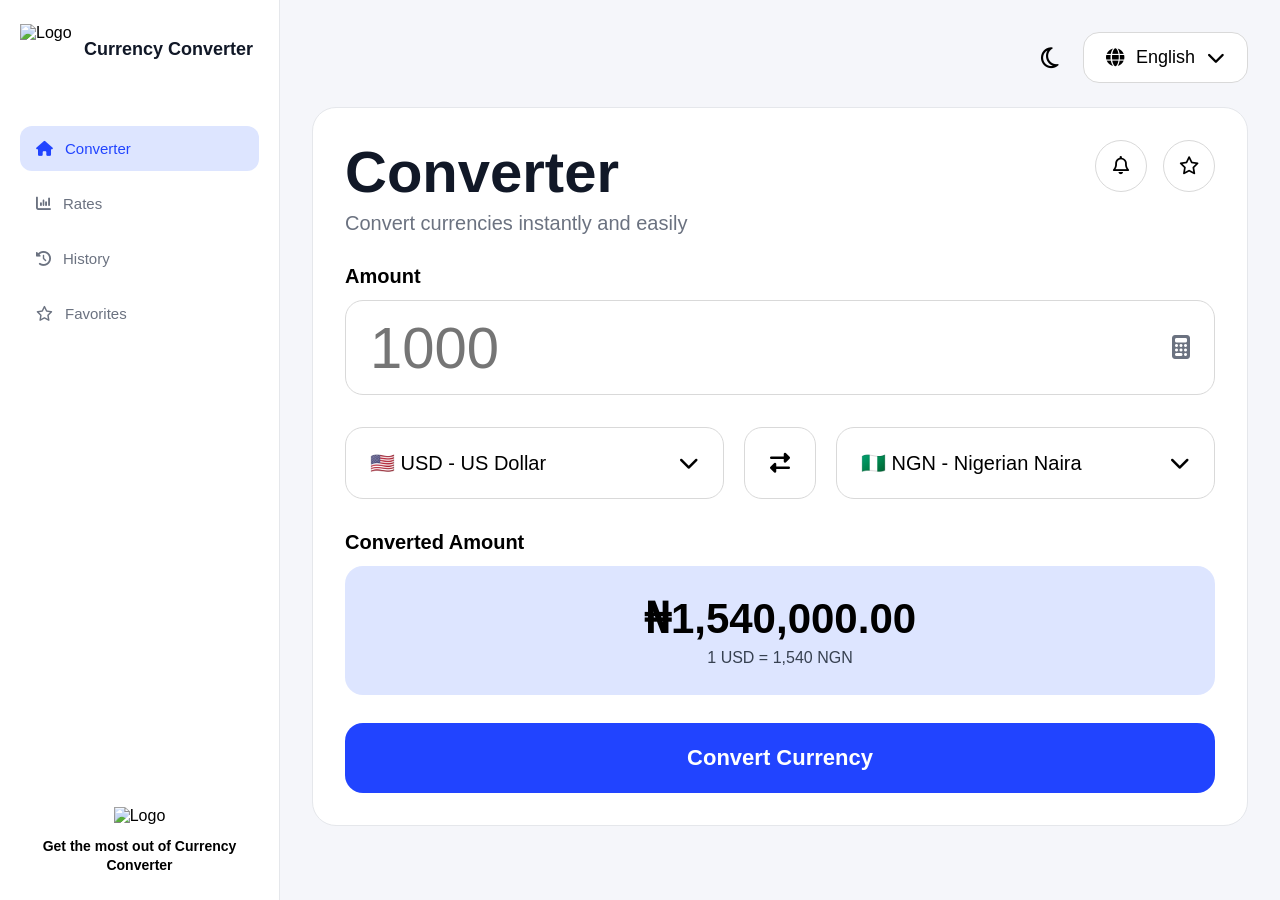
==== index.html @ a7035b57 "remove notification bell and calculator icon" ====
<!DOCTYPE html>
<html lang="en">
<head>
  <meta charset="UTF-8">
  <meta name="viewport" content="width=device-width, initial-scale=1.0">

  <title>Currency Converter</title>

  <link rel="stylesheet" href="style.css">

  <link rel="stylesheet"
  href="https://cdnjs.cloudflare.com/ajax/libs/font-awesome/6.5.1/css/all.min.css">
</head>

<body>

<div class="container">

  <!-- SIDEBAR -->

  <aside class="sidebar">

    <div>

      <div class="logo">

        <img src="https://res.cloudinary.com/dxrofw0et/image/upload/q_auto/f_auto/v1780941466/Frame_2147227519_czytlg.svg" alt="Logo">

        <div>
          <h3>Currency Converter</h3>
        </div>

      </div>

      <nav>

        <a href="#" class="active">
          <i class="fa-solid fa-house"></i>
          Converter
        </a>

        <a href="#">
          <i class="fa-solid fa-chart-column"></i>
          Rates
        </a>

        <a href="#">
          <i class="fa-solid fa-clock-rotate-left"></i>
          History
        </a>

        <a href="#">
          <i class="fa-regular fa-star"></i>
          Favorites
        </a>

      </nav>

    </div>

    <div class="sidebar-footer">

      <img src="https://res.cloudinary.com/dxrofw0et/image/upload/q_auto/f_auto/v1780941466/Frame_2147227519_czytlg.svg" alt="Logo">

      <p>
        Get the most out of Currency Converter
      </p>

    </div>

  </aside>

  <!-- MAIN CONTENT -->

  <main class="main-content">

    <div class="topbar">

      <i class="fa-regular fa-moon moon"></i>

      <div class="language">

        <i class="fa-solid fa-globe"></i>

        English

        <i class="fa-solid fa-chevron-down"></i>

      </div>

    </div>

    <!-- CARD -->

    <div class="converter-card">

      <div class="card-header">

        <div>

          <h1>Converter</h1>

          <p>
            Convert currencies instantly and easily
          </p>

        </div>

        <div class="icons">

          <i class="fa-regular fa-bell"></i>

          <i class="fa-regular fa-star"></i>

        </div>

      </div>

      <!-- Amount -->

      <label>Amount</label>

      <div class="amount-box">

        <input
        type="number"
        placeholder="1000">

        <i class="fa-solid fa-calculator"></i>

      </div>

      <!-- Currency Row -->
       

      <div class="currency-row">

        <div class="currency-box">

          <span>🇺🇸 USD - US Dollar</span>

          <i class="fa-solid fa-chevron-down"></i>

        </div>

        <button class="swap-btn">

          <i class="fa-solid fa-right-left"></i>

        </button>

        <div class="currency-box">

          <span>🇳🇬 NGN - Nigerian Naira</span>

          <i class="fa-solid fa-chevron-down"></i>

        </div>

      </div>

      

      <!-- Result -->

      <label>Converted Amount</label>

      <div class="result-box">

        <h2>₦1,540,000.00</h2>

        <p>1 USD = 1,540 NGN</p>

      </div>

      <button class="convert-btn">

        Convert Currency

      </button>

    </div>

  </main>

</div>

</body>
</html>
---- style.css ----
*{
    margin:0;
    padding:0;
    box-sizing:border-box;
}

body{
    font-family:'Poppins', sans-serif;
    background:#F5F6FA;
    min-height:100vh;
}

/* ==========================
   LAYOUT
========================== */

.container{
    display:flex;
    min-height:100vh;
}

/* ==========================
   SIDEBAR
========================== */

.sidebar{
    width:280px;
    background:#FFFFFF;
    border-right:1px solid #E5E7EB;

    display:flex;
    flex-direction:column;
    justify-content:space-between;

    padding:24px 20px;
}

.logo{
    display:flex;
    align-items:center;
    gap:12px;
    margin-bottom:50px;
}

.logo img{
    width:52px;
    height:52px;
    object-fit:contain;
}

.logo h3{
    font-size:18px;
    font-weight:600;
    line-height:1.2;
    color:#111827;
}

nav{
    display:flex;
    flex-direction:column;
    gap:10px;
}

nav a{
    text-decoration:none;
    color:#6B7280;

    display:flex;
    align-items:center;
    gap:12px;

    padding:14px 16px;
    border-radius:12px;

    font-size:15px;
    font-weight:500;

    transition:0.3s;
}

nav a:hover{
    background:#EEF2FF;
    color:#2144FF;
}

nav a.active{
    background:#DDE5FF;
    color:#2144FF;
}

.sidebar-footer{
    text-align:center;
}

.sidebar-footer img{
    width:60px;
    margin-bottom:12px;
}

.sidebar-footer p{
    font-size:14px;
    font-weight:600;
    line-height:1.4;
}

/* ==========================
   MAIN CONTENT
========================== */

.main-content{
    flex:1;
    padding:32px;
}

/* ==========================
   TOPBAR
========================== */

.topbar{
    display:flex;
    justify-content:flex-end;
    align-items:center;
    gap:24px;
    margin-bottom:24px;
}

.moon{
    font-size:24px;
    cursor:pointer;
}

.language{
    display:flex;
    align-items:center;
    gap:12px;

    padding:14px 22px;

    border:1px solid #D9D9D9;
    border-radius:16px;

    background:#fff;

    font-size:18px;
}

/* ==========================
   CONVERTER CARD
========================== */

.converter-card{
    background:#fff;
    border:1px solid #E5E7EB;
    border-radius:24px;

    padding:32px;

    width:100%;
}

.card-header{
    display:flex;
    justify-content:space-between;
    align-items:flex-start;

    margin-bottom:30px;
}

.card-header h1{
    font-size:58px;
    font-weight:700;
    color:#111827;
    line-height:1.1;
}

.card-header p{
    margin-top:8px;
    color:#6B7280;
    font-size:20px;
}

.icons{
    display:flex;
    gap:16px;
}

.icons i{
    width:52px;
    height:52px;

    display:flex;
    justify-content:center;
    align-items:center;

    border:1px solid #D9D9D9;
    border-radius:50%;

    font-size:18px;
    cursor:pointer;
}

/* ==========================
   LABELS
========================== */

label{
    display:block;
    font-size:20px;
    font-weight:600;
    margin-bottom:12px;
}

/* ==========================
   AMOUNT INPUT
========================== */

.amount-box{
    height:95px;

    border:1px solid #D9D9D9;
    border-radius:18px;

    display:flex;
    justify-content:space-between;
    align-items:center;

    padding:0 24px;
    margin-bottom:32px;
}

.amount-box input{
    border:none;
    outline:none;

    font-size:58px;
    font-weight:500;

    width:100%;
    background:none;
}

.amount-box i{
    font-size:24px;
    color:#6B7280;
}

/* ==========================
   CURRENCY ROW
========================== */

.currency-row{
    display:flex;
    align-items:center;
    gap:20px;
    margin-bottom:32px;
}

.currency-box{
    flex:1;

    height:72px;

    border:1px solid #D9D9D9;
    border-radius:18px;

    display:flex;
    justify-content:space-between;
    align-items:center;

    padding:0 24px;

    font-size:20px;
}

.swap-btn{
    width:72px;
    height:72px;

    border:1px solid #D9D9D9;
    border-radius:18px;

    background:#fff;

    display:flex;
    justify-content:center;
    align-items:center;

    cursor:pointer;
}

.swap-btn i{
    font-size:20px;
}

/* ==========================
   RESULT
========================== */

.result-box{
    background:#DDE5FF;

    border-radius:18px;

    padding:28px;
    text-align:center;

    margin-bottom:28px;
}

.result-box h2{
    font-size:42px;
    font-weight:700;
}

.result-box p{
    margin-top:6px;
    color:#374151;
}

/* ==========================
   BUTTON
========================== */

.convert-btn{
    width:100%;
    height:70px;

    border:none;
    border-radius:18px;

    background:#2144FF;
    color:#fff;

    font-size:22px;
    font-weight:600;

    cursor:pointer;

    transition:0.3s;
}

.convert-btn:hover{
    background:#1636d8;
}

/* ==========================
   MOBILE
========================== */

@media(max-width:768px){

    .container{
        flex-direction:column;
    }

    .sidebar{
        width:100%;
        border-right:none;
        border-bottom:1px solid #E5E7EB;
    }

    .main-content{
        padding:20px;
    }

    .topbar{
        justify-content:center;
    }

    .card-header{
        flex-direction:column;
        gap:20px;
    }

    .card-header h1{
        font-size:40px;
    }

    .card-header p{
        font-size:16px;
    }

    .currency-row{
        flex-direction:column;
    }

    .currency-box{
        width:100%;
    }

    .swap-btn{
        width:100%;
        height:60px;
    }

    .amount-box input{
        font-size:40px;
    }

    .result-box h2{
        font-size:28px;
    }

    .convert-btn{
        font-size:18px;
    }
}
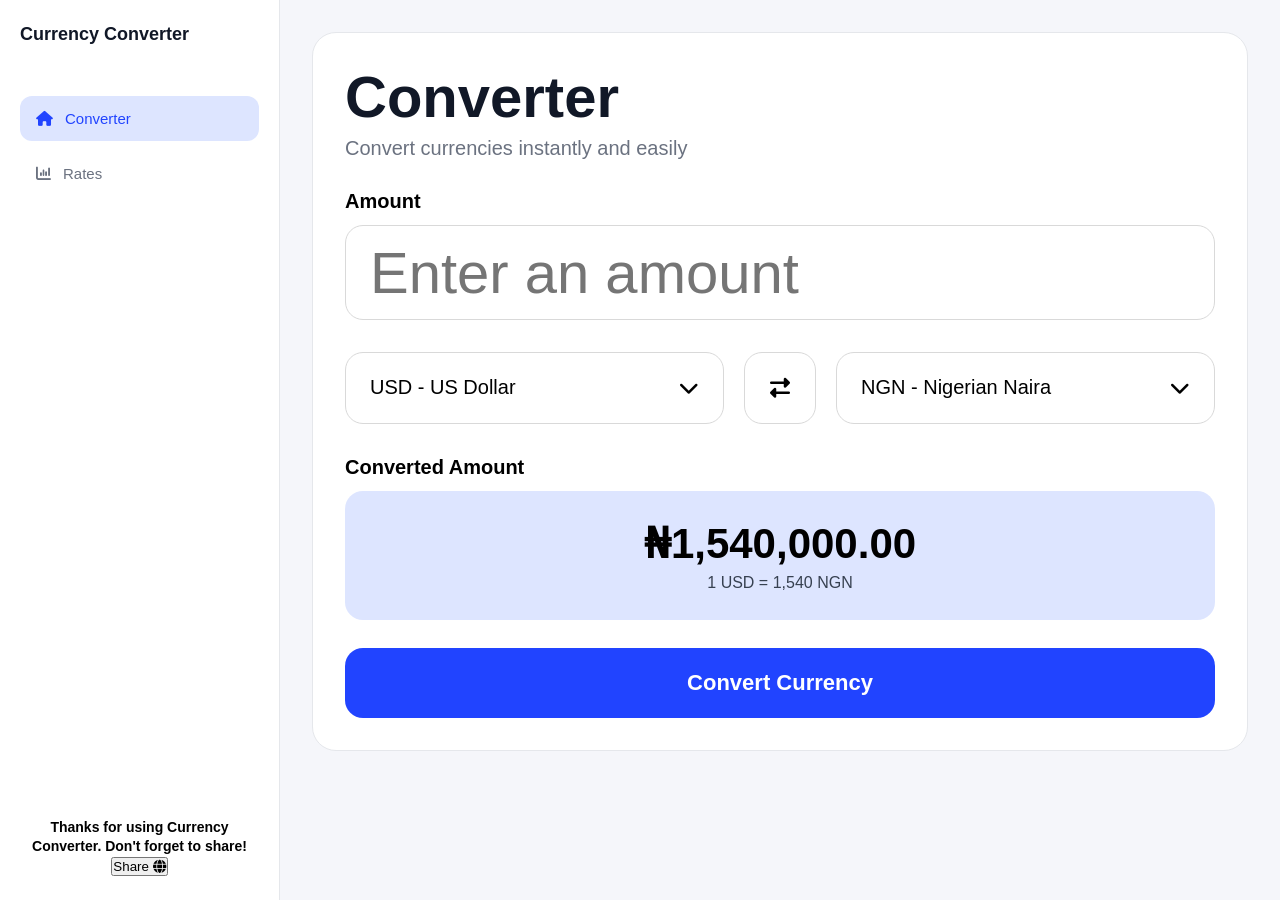
==== commit 053e4616: "remove history, favourites, translation, notification, calculator, and country flag emoji features, " ====
--- a/index.html
+++ b/index.html
@@ -24,8 +24,6 @@
 
       <div class="logo">
 
-        <img src="https://res.cloudinary.com/dxrofw0et/image/upload/q_auto/f_auto/v1780941466/Frame_2147227519_czytlg.svg" alt="Logo">
-
         <div>
           <h3>Currency Converter</h3>
         </div>
@@ -44,27 +42,21 @@
           Rates
         </a>
 
-        <a href="#">
-          <i class="fa-solid fa-clock-rotate-left"></i>
-          History
-        </a>
-
-        <a href="#">
-          <i class="fa-regular fa-star"></i>
-          Favorites
-        </a>
-
       </nav>
 
     </div>
 
     <div class="sidebar-footer">
 
-      <img src="https://res.cloudinary.com/dxrofw0et/image/upload/q_auto/f_auto/v1780941466/Frame_2147227519_czytlg.svg" alt="Logo">
+      <p>
+        Thanks for using Currency Converter. Don't forget to share!
+      </p>
 
-      <p>
-        Get the most out of Currency Converter
-      </p>
+      <button class="share-box">
+        <span>Share</span>
+        <i class="fa-solid fa-globe"></i>
+      </button> 
+      <!-- Changes to 'Link Copied!' when clicked and copies our link to the user's clipboard. -->
 
     </div>
 
@@ -73,22 +65,6 @@
   <!-- MAIN CONTENT -->
 
   <main class="main-content">
-
-    <div class="topbar">
-
-      <i class="fa-regular fa-moon moon"></i>
-
-      <div class="language">
-
-        <i class="fa-solid fa-globe"></i>
-
-        English
-
-        <i class="fa-solid fa-chevron-down"></i>
-
-      </div>
-
-    </div>
 
     <!-- CARD -->
 
@@ -106,14 +82,6 @@
 
         </div>
 
-        <div class="icons">
-
-          <i class="fa-regular fa-bell"></i>
-
-          <i class="fa-regular fa-star"></i>
-
-        </div>
-
       </div>
 
       <!-- Amount -->
@@ -123,10 +91,9 @@
       <div class="amount-box">
 
         <input
-        type="number"
-        placeholder="1000">
-
-        <i class="fa-solid fa-calculator"></i>
+        type="text"
+        inputmode="decimal"
+        placeholder="Enter an amount">
 
       </div>
 
@@ -137,7 +104,7 @@
 
         <div class="currency-box">
 
-          <span>🇺🇸 USD - US Dollar</span>
+          <span>USD - US Dollar</span>
 
           <i class="fa-solid fa-chevron-down"></i>
 
@@ -151,7 +118,7 @@
 
         <div class="currency-box">
 
-          <span>🇳🇬 NGN - Nigerian Naira</span>
+          <span>NGN - Nigerian Naira</span>
 
           <i class="fa-solid fa-chevron-down"></i>
 
@@ -186,4 +153,7 @@
 </div>
 
 </body>
-</html>+</html>
+
+<!-- saving for possible use later: <i class="fa-solid fa-chevron-down"></i> -->
+<!-- make fontawesome icons accessible and use span element instead of i element -->
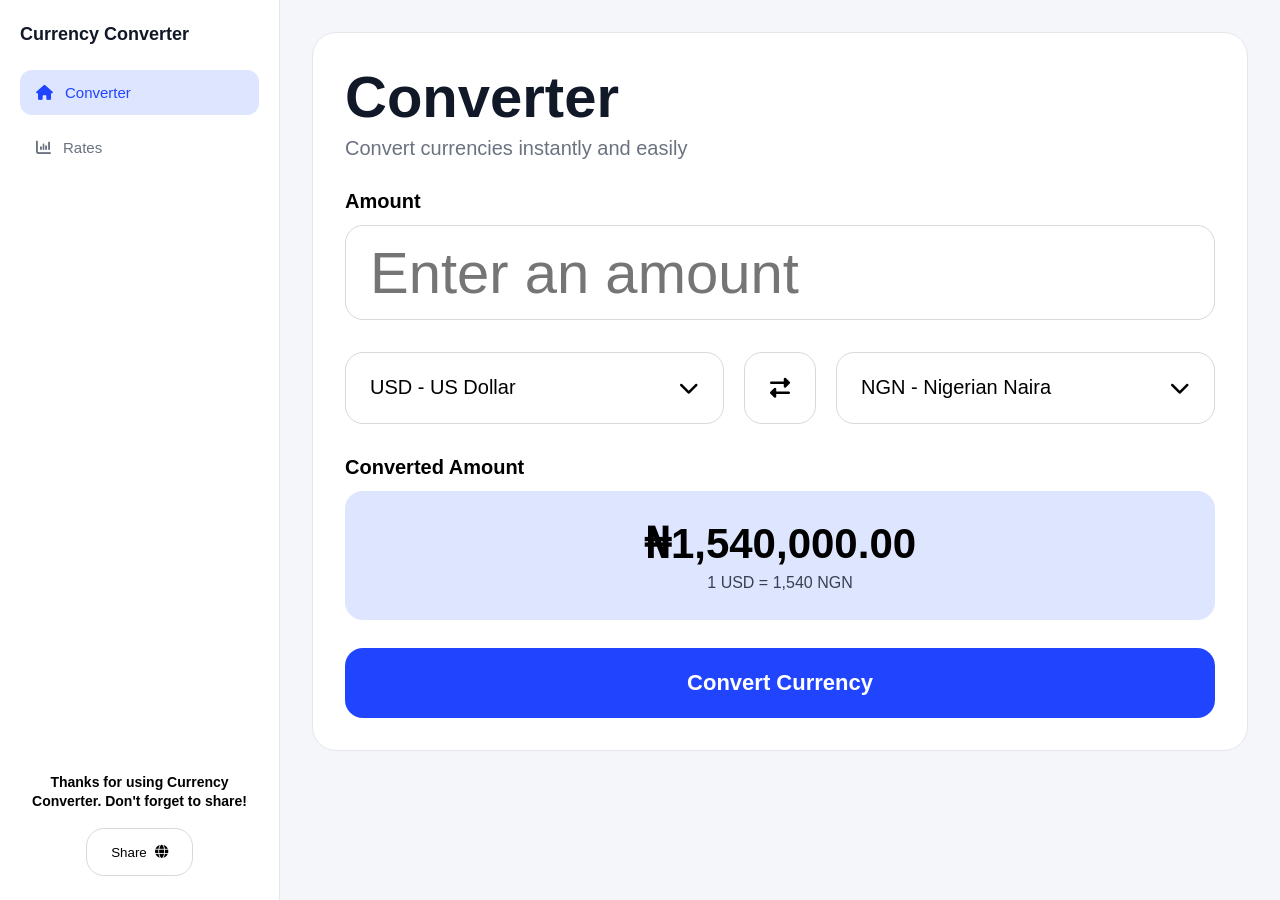
==== commit 665e2067: "update navlinks" ====
--- a/index.html
+++ b/index.html
@@ -32,12 +32,12 @@
 
       <nav>
 
-        <a href="#" class="active">
+        <a href="index.html" class="active">
           <i class="fa-solid fa-house"></i>
           Converter
         </a>
 
-        <a href="#">
+        <a href="rates.html">
           <i class="fa-solid fa-chart-column"></i>
           Rates
         </a>
--- a/style.css
+++ b/style.css
@@ -39,13 +39,7 @@
     display:flex;
     align-items:center;
     gap:12px;
-    margin-bottom:50px;
-}
-
-.logo img{
-    width:52px;
-    height:52px;
-    object-fit:contain;
+    margin-bottom: 24px;
 }
 
 .logo h3{
@@ -92,11 +86,6 @@
     text-align:center;
 }
 
-.sidebar-footer img{
-    width:60px;
-    margin-bottom:12px;
-}
-
 .sidebar-footer p{
     font-size:14px;
     font-weight:600;
@@ -110,38 +99,6 @@
 .main-content{
     flex:1;
     padding:32px;
-}
-
-/* ==========================
-   TOPBAR
-========================== */
-
-.topbar{
-    display:flex;
-    justify-content:flex-end;
-    align-items:center;
-    gap:24px;
-    margin-bottom:24px;
-}
-
-.moon{
-    font-size:24px;
-    cursor:pointer;
-}
-
-.language{
-    display:flex;
-    align-items:center;
-    gap:12px;
-
-    padding:14px 22px;
-
-    border:1px solid #D9D9D9;
-    border-radius:16px;
-
-    background:#fff;
-
-    font-size:18px;
 }
 
 /* ==========================
@@ -179,26 +136,6 @@
     font-size:20px;
 }
 
-.icons{
-    display:flex;
-    gap:16px;
-}
-
-.icons i{
-    width:52px;
-    height:52px;
-
-    display:flex;
-    justify-content:center;
-    align-items:center;
-
-    border:1px solid #D9D9D9;
-    border-radius:50%;
-
-    font-size:18px;
-    cursor:pointer;
-}
-
 /* ==========================
    LABELS
 ========================== */
@@ -239,11 +176,6 @@
     background:none;
 }
 
-.amount-box i{
-    font-size:24px;
-    color:#6B7280;
-}
-
 /* ==========================
    CURRENCY ROW
 ========================== */
@@ -341,6 +273,27 @@
 
 .convert-btn:hover{
     background:#1636d8;
+}
+
+/* ==========================
+   BUTTON
+========================== */
+
+.share-box {
+    height: 48px;
+    margin: auto;
+    margin-top: 16px;
+
+    background: transparent;
+
+    border:1px solid #D9D9D9;
+    border-radius:18px;
+
+    display:flex;
+    gap: 8px;
+    align-items:center;
+
+    padding:0 24px;
 }
 
 /* ==========================
@@ -359,12 +312,12 @@
         border-bottom:1px solid #E5E7EB;
     }
 
+    .logo {
+        margin-bottom: 16px;
+    }
+
     .main-content{
         padding:20px;
-    }
-
-    .topbar{
-        justify-content:center;
     }
 
     .card-header{
@@ -385,6 +338,8 @@
     }
 
     .currency-box{
+        flex: initial; /* changes flex-basis back to auto rather than 0 that was enforced by 'flex:1;' */
+        
         width:100%;
     }
 
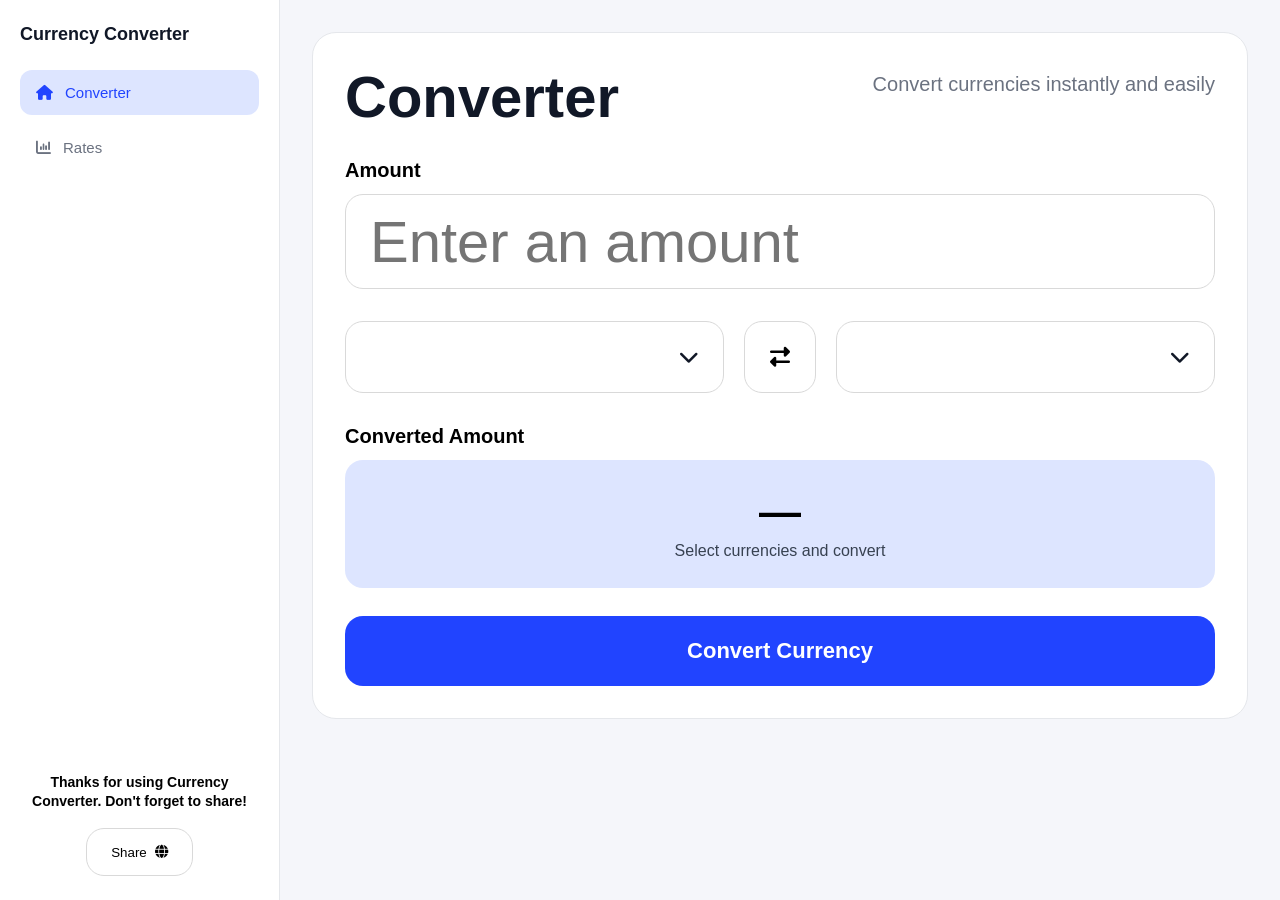
==== commit a39e6215: "add converter functionality" ====
--- a/index.html
+++ b/index.html
@@ -1,15 +1,14 @@
 <!DOCTYPE html>
 <html lang="en">
 <head>
-  <meta charset="UTF-8">
-  <meta name="viewport" content="width=device-width, initial-scale=1.0">
-
+  <meta charset="UTF-8" />
+  <meta name="viewport" content="width=device-width, initial-scale=1.0"/>
   <title>Currency Converter</title>
 
-  <link rel="stylesheet" href="style.css">
+  <link rel="stylesheet" href="style.css"/>
 
   <link rel="stylesheet"
-  href="https://cdnjs.cloudflare.com/ajax/libs/font-awesome/6.5.1/css/all.min.css">
+        href="https://cdnjs.cloudflare.com/ajax/libs/font-awesome/6.5.1/css/all.min.css"/>
 </head>
 
 <body>
@@ -17,21 +16,14 @@
 <div class="container">
 
   <!-- SIDEBAR -->
-
   <aside class="sidebar">
 
     <div>
-
       <div class="logo">
-
-        <div>
-          <h3>Currency Converter</h3>
-        </div>
-
+        <h3>Currency Converter</h3>
       </div>
 
       <nav>
-
         <a href="index.html" class="active">
           <i class="fa-solid fa-house"></i>
           Converter
@@ -41,110 +33,86 @@
           <i class="fa-solid fa-chart-column"></i>
           Rates
         </a>
-
       </nav>
-
     </div>
 
     <div class="sidebar-footer">
-
-      <p>
-        Thanks for using Currency Converter. Don't forget to share!
-      </p>
-
-      <button class="share-box">
+      <p>Thanks for using Currency Converter. Don't forget to share!</p>
+
+      <button class="share-box" id="share-btn">
         <span>Share</span>
         <i class="fa-solid fa-globe"></i>
-      </button> 
-      <!-- Changes to 'Link Copied!' when clicked and copies our link to the user's clipboard. -->
-
+      </button>
     </div>
 
   </aside>
 
-  <!-- MAIN CONTENT -->
-
+  <!-- MAIN -->
   <main class="main-content">
 
-    <!-- CARD -->
-
     <div class="converter-card">
 
       <div class="card-header">
-
-        <div>
-
-          <h1>Converter</h1>
-
-          <p>
-            Convert currencies instantly and easily
-          </p>
+        <h1>Converter</h1>
+        <p>Convert currencies instantly and easily</p>
+      </div>
+
+      <label>Amount</label>
+
+      <div class="amount-box">
+        <input type="number" min="0" step="any" placeholder="Enter an amount"/>
+      </div>
+
+      <div class="currency-row">
+
+        <!-- FROM -->
+        <div class="currency-selector" data-type="from">
+
+          <button type="button" class="currency-box">
+            <span class="selected-currency"></span>
+            <span class="fa-solid fa-chevron-down"></span>
+          </button>
+
+          <div class="currency-dropdown">
+            <div class="currency-search">
+              <input type="search" placeholder="Search currency..."/>
+            </div>
+            <ul class="currency-list"></ul>
+          </div>
 
         </div>
 
-      </div>
-
-      <!-- Amount -->
-
-      <label>Amount</label>
-
-      <div class="amount-box">
-
-        <input
-        type="text"
-        inputmode="decimal"
-        placeholder="Enter an amount">
-
-      </div>
-
-      <!-- Currency Row -->
-       
-
-      <div class="currency-row">
-
-        <div class="currency-box">
-
-          <span>USD - US Dollar</span>
-
-          <i class="fa-solid fa-chevron-down"></i>
+        <button class="swap-btn">
+          <i class="fa-solid fa-right-left"></i>
+        </button>
+
+        <!-- TO -->
+        <div class="currency-selector" data-type="to">
+
+          <button type="button" class="currency-box">
+            <span class="selected-currency"></span>
+            <span class="fa-solid fa-chevron-down"></span>
+          </button>
+
+          <div class="currency-dropdown">
+            <div class="currency-search">
+              <input type="search" placeholder="Search currency..."/>
+            </div>
+            <ul class="currency-list"></ul>
+          </div>
 
         </div>
 
-        <button class="swap-btn">
-
-          <i class="fa-solid fa-right-left"></i>
-
-        </button>
-
-        <div class="currency-box">
-
-          <span>NGN - Nigerian Naira</span>
-
-          <i class="fa-solid fa-chevron-down"></i>
-
-        </div>
-
-      </div>
-
-      
-
-      <!-- Result -->
+      </div>
 
       <label>Converted Amount</label>
 
       <div class="result-box">
-
-        <h2>₦1,540,000.00</h2>
-
-        <p>1 USD = 1,540 NGN</p>
-
-      </div>
-
-      <button class="convert-btn">
-
-        Convert Currency
-
-      </button>
+        <h2>—</h2>
+        <p>Select currencies and convert</p>
+      </div>
+
+      <button class="convert-btn">Convert Currency</button>
 
     </div>
 
@@ -152,8 +120,216 @@
 
 </div>
 
+<script>
+let currencies = [];
+let fromCurrency = "USD";
+let toCurrency = "NGN";
+let isConverting = false;
+let isLoaded = false;
+
+/* -------------------------
+   INIT
+------------------------- */
+async function init() {
+  const res = await fetch("https://api.frankfurter.dev/v2/currencies");
+  const data = await res.json();
+  console.log(data);
+
+  currencies = data.map(currency => ({
+    iso_code: currency.iso_code,
+    name: currency.name
+  }));
+
+  isLoaded = true;
+
+  renderAllDropdowns();
+  syncCurrencyUI();
+}
+
+init();
+
+/* -------------------------
+   RENDER DROPDOWNS
+------------------------- */
+function renderAllDropdowns() {
+  if (!isLoaded) return;
+
+  document.querySelectorAll(".currency-selector").forEach(selector => {
+    const list = selector.querySelector(".currency-list");
+
+    list.innerHTML = "";
+
+    currencies.forEach(currency => {
+      const li = document.createElement("li");
+      li.className = "currency-option";
+
+      li.innerHTML = `
+        <span class="currency-code">${currency.iso_code}</span>
+        <span class="currency-name">${currency.name}</span>
+      `;
+
+      li.addEventListener("click", () => {
+        const type = selector.dataset.type;
+
+        if (type === "from") {
+          fromCurrency = currency.iso_code;
+        } else {
+          toCurrency = currency.iso_code;
+        }
+
+        syncCurrencyUI();
+        closeAllDropdowns();
+      });
+
+      list.appendChild(li);
+    });
+  });
+}
+
+/* -------------------------
+   SYNC UI (GATED)
+------------------------- */
+function syncCurrencyUI() {
+  if (!isLoaded) return;
+
+  const labels = document.querySelectorAll(".selected-currency");
+
+  const from = currencies.find(c => c.iso_code === fromCurrency);
+  const to = currencies.find(c => c.iso_code === toCurrency);
+
+  if (!from || !to) return;
+
+  labels[0].textContent = `${from.iso_code} - ${from.name}`;
+  labels[1].textContent = `${to.iso_code} - ${to.name}`;
+}
+
+/* -------------------------
+   DROPDOWNS
+------------------------- */
+document.querySelectorAll(".currency-selector").forEach(selector => {
+  const trigger = selector.querySelector(".currency-box");
+  const dropdown = selector.querySelector(".currency-dropdown");
+  const input = selector.querySelector("input");
+
+  trigger.addEventListener("click", (e) => {
+    e.stopPropagation();
+    closeAllDropdowns();
+    dropdown.classList.toggle("open");
+
+    if (dropdown.classList.contains("open")) {
+      setTimeout(() => input.focus(), 0);
+    }
+  });
+
+  input.addEventListener("input", (e) => {
+    const query = e.target.value.toLowerCase();
+
+    const filtered = currencies.filter(c =>
+      c.iso_code.toLowerCase().includes(query) ||
+      c.name.toLowerCase().includes(query)
+    );
+
+    const list = selector.querySelector(".currency-list");
+    list.innerHTML = "";
+
+    filtered.forEach(currency => {
+      const li = document.createElement("li");
+
+      li.className = "currency-option";
+
+      li.innerHTML = `
+        <span class="currency-code">${currency.iso_code}</span>
+        <span class="currency-name">${currency.name}</span>
+      `;
+
+      li.addEventListener("click", () => {
+        const type = selector.dataset.type;
+
+        if (type === "from") {
+          fromCurrency = currency.iso_code;
+        } else {
+          toCurrency = currency.iso_code;
+        }
+
+        syncCurrencyUI();
+        closeAllDropdowns();
+      });
+
+      list.appendChild(li);
+    });
+  });
+});
+
+/* -------------------------
+   CLOSE DROPDOWNS
+------------------------- */
+function closeAllDropdowns() {
+  document.querySelectorAll(".currency-dropdown")
+    .forEach(d => d.classList.remove("open"));
+}
+
+document.addEventListener("click", closeAllDropdowns);
+document.addEventListener("keydown", (e) => {
+  if (e.key === "Escape") closeAllDropdowns();
+});
+
+/* -------------------------
+   SWAP
+------------------------- */
+document.querySelector(".convert-btn").addEventListener("click", convertCurrency);
+document.querySelector(".swap-btn").addEventListener("click", () => {
+  [fromCurrency, toCurrency] = [toCurrency, fromCurrency];
+  syncCurrencyUI();
+});
+async function convertCurrency() {
+  if (isConverting || !isLoaded) return;
+
+  const amount = Number(document.querySelector(".amount-box input").value);
+
+  if (!Number.isFinite(amount) || amount <= 0) {
+    document.querySelector(".result-box h2").textContent = "—";
+    document.querySelector(".result-box p").textContent = "Enter a valid amount";
+    return;
+  }
+
+  try {
+    isConverting = true;
+
+    const btn = document.querySelector(".convert-btn");
+    btn.disabled = true;
+    btn.textContent = "Converting...";
+
+    const res = await fetch(
+      `https://api.frankfurter.dev/v2/rate/${fromCurrency}/${toCurrency}`
+    );
+
+    const data = await res.json();
+
+    const rate = data.rate;
+    const converted = amount * rate;
+
+    document.querySelector(".result-box h2").textContent =
+      new Intl.NumberFormat("en-US", {
+        minimumFractionDigits: 2,
+        maximumFractionDigits: 2
+      }).format(converted);
+
+    document.querySelector(".result-box p").textContent =
+      `1 ${fromCurrency} = ${rate.toLocaleString()} ${toCurrency}`;
+
+  } catch (err) {
+    document.querySelector(".result-box h2").textContent = "—";
+    document.querySelector(".result-box p").textContent = "Error fetching rate";
+  } finally {
+    isConverting = false;
+
+    const btn = document.querySelector(".convert-btn");
+    btn.disabled = false;
+    btn.textContent = "Convert Currency";
+  }
+}
+
+</script>
+
 </body>
-</html>
-
-<!-- saving for possible use later: <i class="fa-solid fa-chevron-down"></i> -->
-<!-- make fontawesome icons accessible and use span element instead of i element -->
+</html>
--- a/style.css
+++ b/style.css
@@ -25,6 +25,7 @@
 
 .sidebar{
     width:280px;
+    height: 100vh;
     background:#FFFFFF;
     border-right:1px solid #E5E7EB;
 
@@ -90,6 +91,7 @@
     font-size:14px;
     font-weight:600;
     line-height:1.4;
+    margin-top: 16px;
 }
 
 /* ==========================
@@ -99,6 +101,8 @@
 .main-content{
     flex:1;
     padding:32px;
+    height: 100vh;
+    overflow-y: auto;
 }
 
 /* ==========================
@@ -204,6 +208,11 @@
     font-size:20px;
 }
 
+.currency-box:focus-visible{
+    outline:2px solid #2144FF;
+    outline-offset:2px;
+}
+
 .swap-btn{
     width:72px;
     height:72px;
@@ -222,6 +231,139 @@
 
 .swap-btn i{
     font-size:20px;
+}
+
+/* ==========================
+   CURRENCY SELECTOR
+========================== */
+
+.currency-selector{
+    position:relative;
+    flex:1;
+}
+
+/* ==========================
+   CURRENCY BOX
+========================== */
+
+.currency-box{
+    width:100%;
+
+    background:#fff;
+    cursor:pointer;
+
+    font-family:inherit;
+    color:#111827;
+
+    border:1px solid #D9D9D9;
+}
+
+/* ==========================
+   DROPDOWN
+========================== */
+
+.currency-dropdown{
+    position:absolute;
+
+    top:calc(100% + 8px);
+    left:0;
+    right:0;
+
+    z-index:100;
+
+    background:#fff;
+
+    border:1px solid #E5E7EB;
+    border-radius:18px;
+
+    box-shadow:0 8px 24px rgba(0,0,0,0.08);
+
+    padding:16px;
+
+    display:none;
+}
+
+.currency-dropdown.open{
+    display:block;
+}
+
+/* ==========================
+   SEARCH
+========================== */
+
+.currency-search{
+    display:flex;
+    align-items:center;
+    gap:10px;
+
+    height:50px;
+
+    border:1px solid #D9D9D9;
+    border-radius:14px;
+
+    padding:0 16px;
+
+    margin-bottom:12px;
+}
+
+.currency-search span{
+    color:#6B7280;
+    font-size:14px;
+}
+
+.currency-search input{
+    width:100%;
+
+    border:none;
+    outline:none;
+    background:none;
+
+    font-family:inherit;
+    font-size:15px;
+}
+
+/* ==========================
+   LIST
+========================== */
+
+.currency-list{
+    list-style:none;
+
+    max-height:280px;
+    overflow-y:auto;
+}
+
+/* ==========================
+   OPTION
+========================== */
+
+.currency-option{
+    display:flex;
+    flex-direction:column;
+    gap:2px;
+
+    padding:12px 10px;
+
+    border-radius:12px;
+
+    cursor:pointer;
+
+    transition:0.2s;
+}
+
+.currency-option:hover{
+    background:#F5F6FA;
+}
+
+.currency-code{
+    font-size:15px;
+    font-weight:600;
+    color:#111827;
+}
+
+.currency-name{
+    font-size:14px;
+    color:#6B7280;
 }
 
 /* ==========================
@@ -297,7 +439,7 @@
 }
 
 /* ==========================
-   MOBILE
+   MOBILE - INDEX.HTML
 ========================== */
 
 @media(max-width:768px){
@@ -308,6 +450,7 @@
 
     .sidebar{
         width:100%;
+        height: auto;
         border-right:none;
         border-bottom:1px solid #E5E7EB;
     }
@@ -339,7 +482,7 @@
 
     .currency-box{
         flex: initial; /* changes flex-basis back to auto rather than 0 that was enforced by 'flex:1;' */
-        
+
         width:100%;
     }
 
@@ -359,4 +502,280 @@
     .convert-btn{
         font-size:18px;
     }
+
+}
+
+/* ==========================
+   RATES LIST
+========================== */
+
+.rates-list{
+    list-style:none;
+    margin-bottom:24px;
+}
+
+.rate-item{
+    display:flex;
+    justify-content:space-between;
+    align-items:center;
+
+    padding:20px 24px;
+
+    border:1px solid #D9D9D9;
+    border-radius:18px;
+
+    margin-bottom:16px;
+
+    font-size:18px;
+}
+
+.rate-currency{
+    font-weight:500;
+    color:#111827;
+}
+
+.rate-value{
+    font-weight:700;
+    color:#2144FF;
+}
+
+.rates-updated{
+    text-align:center;
+    color:#6B7280;
+    font-size:14px;
+}
+
+/* ==========================
+   ADD CURRENCY DROPDOWN
+========================== */
+
+.add-currency{
+    position:relative;
+    margin-bottom:20px;
+}
+
+.add-currency-trigger{
+    width:100%;
+    height:60px;
+
+    border:1px solid #D9D9D9;
+    border-radius:18px;
+    background:#fff;
+
+    display:flex;
+    justify-content:space-between;
+    align-items:center;
+
+    padding:0 24px;
+
+    font-family:inherit;
+    font-size:18px;
+    font-weight:500;
+    color:#111827;
+
+    cursor:pointer;
+}
+
+.add-currency-trigger i{
+    color:#6B7280;
+    font-size:16px;
+}
+
+.add-currency-panel{
+    position:absolute;
+    top:calc(100% + 8px);
+    left:0;
+    right:0;
+    z-index:10;
+
+    background:#fff;
+    border:1px solid #E5E7EB;
+    border-radius:18px;
+    box-shadow:0 8px 24px rgba(0,0,0,0.08);
+
+    padding:16px;
+
+    display:none; /* toggle to flex/block via JS later */
+    flex-direction:column;
+}
+
+.add-currency-search{
+    display:flex;
+    align-items:center;
+    gap:10px;
+
+    border:1px solid #D9D9D9;
+    border-radius:14px;
+
+    padding:0 16px;
+    height:48px;
+
+    margin-bottom:12px;
+}
+
+.add-currency-search i{
+    color:#6B7280;
+    font-size:14px;
+}
+
+.add-currency-search input{
+    border:none;
+    outline:none;
+    background:none;
+
+    font-family:inherit;
+    font-size:15px;
+
+    width:100%;
+}
+
+.add-currency-list{
+    list-style:none;
+    max-height:240px;
+    overflow-y:auto;
+}
+
+.add-currency-item{
+    display:flex;
+    justify-content:space-between;
+    align-items:center;
+    gap:12px;
+
+    padding:12px 8px;
+
+    border-bottom:1px solid #F3F4F6;
+}
+
+.add-currency-item:last-child{
+    border-bottom:none;
+}
+
+.add-currency-name{
+    font-size:15px;
+    font-weight:500;
+    color:#111827;
+    flex:1;
+}
+
+.add-currency-rate{
+    font-size:15px;
+    font-weight:600;
+    color:#374151;
+}
+
+.add-currency-btn{
+    width:32px;
+    height:32px;
+
+    border:none;
+    border-radius:50%;
+    background:#DDE5FF;
+    color:#2144FF;
+
+    display:flex;
+    justify-content:center;
+    align-items:center;
+
+    font-size:13px;
+    cursor:pointer;
+
+    transition:0.2s;
+}
+
+.add-currency-btn:hover{
+    background:#2144FF;
+    color:#fff;
+}
+
+/* ==========================
+   RATES HEADER
+========================== */
+
+.rates-header{
+    display:flex;
+    justify-content:space-between;
+    align-items:center;
+
+    padding:8px 24px;
+    margin-bottom:12px;
+
+    font-size:14px;
+    font-weight:600;
+    border-radius: 12px;
+    background: #DDE5FF;
+    color:#6B7280;
+    text-transform:uppercase;
+    letter-spacing:0.03em;
+}
+
+/* ==========================
+   RATE ITEM
+========================== */
+
+.rate-item{
+    display:flex;
+    justify-content:space-between;
+    align-items:center;
+}
+
+.rate-currency{
+    flex:1;
+}
+
+.rate-value-group{
+    display:flex;
+    flex-direction:column;
+    align-items:flex-end;
+}
+
+/* ==========================
+   CHANGE INDICATOR
+========================== */
+
+.rate-change{
+    display:flex;
+    align-items:center;
+    gap:4px;
+
+    font-size:13px;
+    font-weight:600;
+    margin-top:4px;
+
+    color:#6B7280; /* default/neutral until up/down class is applied */
+}
+
+.rate-change--up{
+    color:#16A34A;
+}
+
+.rate-change--down{
+    color:#DC2626;
+}
+
+/* ==========================
+   MOBILE - RATES.HTML
+========================== */
+
+@media(max-width:768px){
+    .rate-item{
+        padding:16px 18px;
+        font-size:16px;
+    }
+
+    .add-currency-trigger{
+        height:54px;
+        font-size:16px;
+    }
+
+    .add-currency-panel{
+        position:static;
+        margin-top:8px;
+        box-shadow:none;
+    }
+
+    .rate-item{
+        padding:16px 18px;
+        font-size:16px;
+    }
+
 }
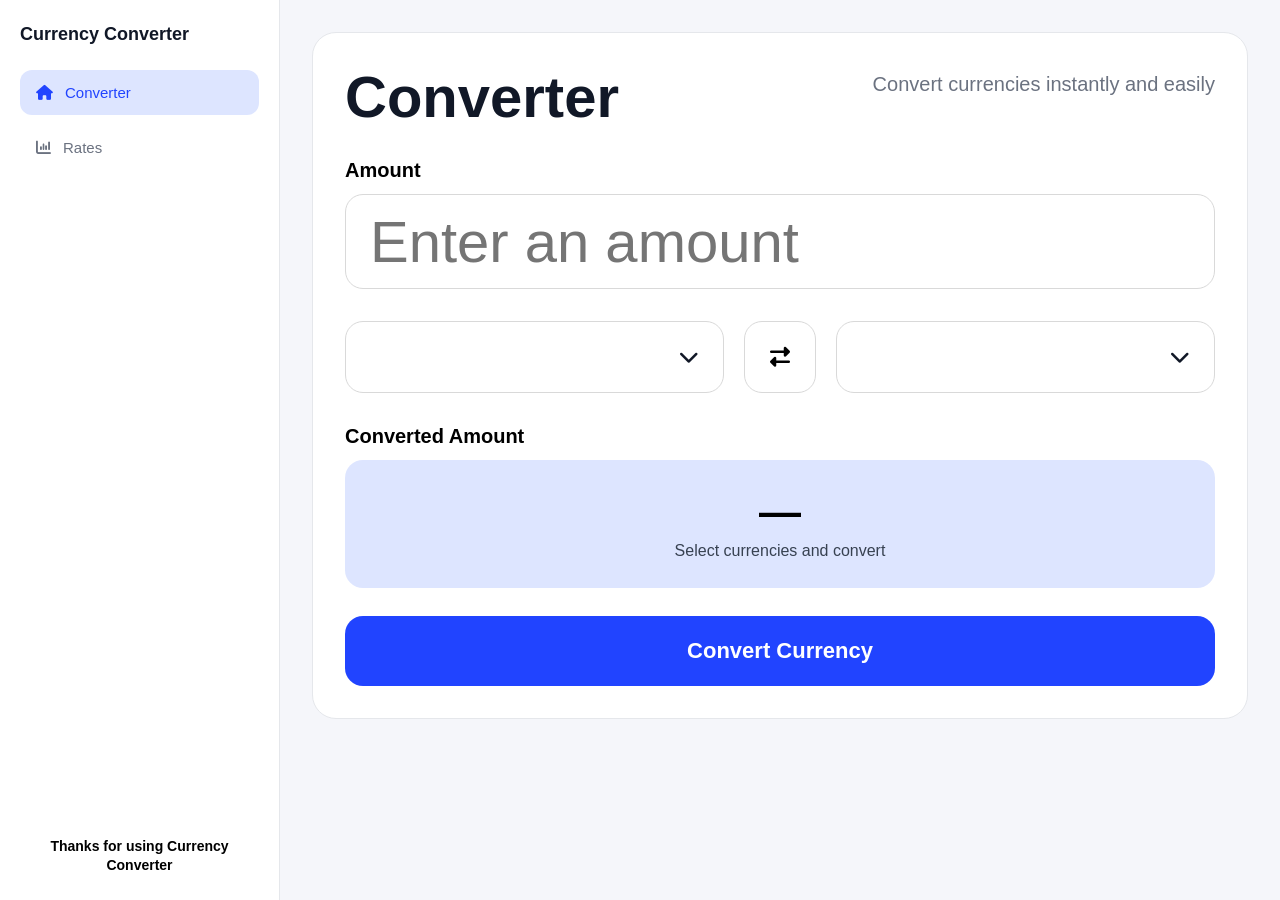
==== commit 047c0e70: "update index.html" ====
--- a/index.html
+++ b/index.html
@@ -37,12 +37,12 @@
     </div>
 
     <div class="sidebar-footer">
-      <p>Thanks for using Currency Converter. Don't forget to share!</p>
-
-      <button class="share-box" id="share-btn">
+      <p>Thanks for using Currency Converter</p>
+
+      <!-- <button class="share-box" id="share-btn">
         <span>Share</span>
         <i class="fa-solid fa-globe"></i>
-      </button>
+      </button> -->
     </div>
 
   </aside>
--- a/style.css
+++ b/style.css
@@ -502,280 +502,288 @@
     .convert-btn{
         font-size:18px;
     }
-
-}
-
-/* ==========================
-   RATES LIST
-========================== */
-
-.rates-list{
-    list-style:none;
-    margin-bottom:24px;
-}
-
-.rate-item{
-    display:flex;
-    justify-content:space-between;
-    align-items:center;
-
-    padding:20px 24px;
-
-    border:1px solid #D9D9D9;
-    border-radius:18px;
-
-    margin-bottom:16px;
-
-    font-size:18px;
-}
-
-.rate-currency{
-    font-weight:500;
-    color:#111827;
-}
-
-.rate-value{
-    font-weight:700;
-    color:#2144FF;
-}
-
-.rates-updated{
-    text-align:center;
-    color:#6B7280;
-    font-size:14px;
-}
-
-/* ==========================
-   ADD CURRENCY DROPDOWN
-========================== */
-
-.add-currency{
-    position:relative;
-    margin-bottom:20px;
-}
-
-.add-currency-trigger{
-    width:100%;
-    height:60px;
-
-    border:1px solid #D9D9D9;
-    border-radius:18px;
-    background:#fff;
-
-    display:flex;
-    justify-content:space-between;
-    align-items:center;
-
-    padding:0 24px;
-
-    font-family:inherit;
-    font-size:18px;
-    font-weight:500;
-    color:#111827;
-
-    cursor:pointer;
-}
-
-.add-currency-trigger i{
-    color:#6B7280;
-    font-size:16px;
-}
-
-.add-currency-panel{
-    position:absolute;
-    top:calc(100% + 8px);
-    left:0;
-    right:0;
-    z-index:10;
-
+}
+
+.currency-flag{
+    width:24px;
+    height:auto;
+    border-radius:3px;
+    margin-right:8px;
+    vertical-align:middle;
+}
+/* ==========================
+   RATES CARDS (Wise-style)
+========================== */
+
+.rates-cards-wrapper{
+    display:flex;
+    gap:24px;
+    align-items:flex-start;
+}
+
+.pair-card,
+.list-card{
     background:#fff;
     border:1px solid #E5E7EB;
     border-radius:18px;
-    box-shadow:0 8px 24px rgba(0,0,0,0.08);
-
-    padding:16px;
-
-    display:none; /* toggle to flex/block via JS later */
-    flex-direction:column;
-}
-
-.add-currency-search{
+    padding:24px;
+}
+
+.pair-card{
+    flex:1.3;
+}
+
+.list-card{
+    flex:1;
+}
+
+/* Pair card: dropdowns */
+
+.pair-selectors{
+    display:flex;
+    align-items:center;
+    gap:12px;
+    margin-bottom:20px;
+}
+
+.pair-dropdown{
+    flex:1;
+    display:flex;
+    align-items:center;
+    gap:8px;
+
+    border:1px solid #D9D9D9;
+    border-radius:14px;
+    padding:10px 14px;
+
+    font-weight:500;
+    color:#111827;
+    cursor:pointer;
+}
+
+.pair-dropdown i{
+    margin-left:auto;
+    color:#6B7280;
+    font-size:13px;
+}
+.pair-dropdown-wrapper{
+    position:relative;
+    flex:1;
+}
+
+.currency-menu{
+    position:absolute;
+    top:calc(100% + 6px);
+    left:0;
+    width:100%;
+
+    max-height:240px;
+    overflow-y:auto;
+
+    background:#fff;
+    border:1px solid #D9D9D9;
+    border-radius:14px;
+
+    list-style:none;
+    box-shadow:0 8px 20px rgba(0,0,0,0.08);
+
+    z-index:10;
+    display:none;
+}
+
+.currency-menu--open{
+    display:block;
+}
+
+.currency-menu li{
+    display:flex;
+    align-items:center;
+    gap:8px;
+
+    padding:10px 14px;
+    font-size:15px;
+    font-weight:500;
+    cursor:pointer;
+}
+
+.currency-menu li:hover{
+    background:#F3F4F6;
+}
+
+.pair-swap-icon{
+    color:#6B7280;
+    font-size:16px;
+}
+
+/* Pair card: rate text */
+
+.pair-rate-line{
+    font-size:20px;
+    font-weight:700;
+    color:#111827;
+    margin-bottom:4px;
+}
+
+.pair-rate-time{
+    font-size:13px;
+    color:#6B7280;
+    margin-bottom:20px;
+}
+
+/* Pair card: chart */
+
+.chart-wrapper{
+    width:100%;
+    height:160px;
+    margin-bottom:16px;
+    overflow:hidden;
+}
+
+/* Pair card: range buttons */
+
+.range-buttons{
+    display:flex;
+    gap:8px;
+}
+
+.range-btn{
+    flex:1;
+    padding:8px 0;
+
+    border:1px solid #D9D9D9;
+    border-radius:20px;
+    background:#fff;
+
+    font-size:13px;
+    font-weight:600;
+    color:#374151;
+    cursor:pointer;
+}
+
+.range-btn--active{
+    background:#16A34A;
+    border-color:#16A34A;
+    color:#fff;
+}
+
+/* List card: amount input row */
+
+.list-card-input{
     display:flex;
     align-items:center;
     gap:10px;
 
     border:1px solid #D9D9D9;
     border-radius:14px;
-
-    padding:0 16px;
-    height:48px;
-
-    margin-bottom:12px;
-}
-
-.add-currency-search i{
-    color:#6B7280;
-    font-size:14px;
-}
-
-.add-currency-search input{
+    padding:10px 14px;
+
+    margin-bottom:20px;
+}
+
+.list-card-input input{
     border:none;
     outline:none;
-    background:none;
-
-    font-family:inherit;
-    font-size:15px;
-
-    width:100%;
-}
-
-.add-currency-list{
+    width:60px;
+
+    font-size:18px;
+    font-weight:600;
+    color:#111827;
+}
+
+.list-card-currency{
+    display:flex;
+    align-items:center;
+    gap:8px;
+
+    margin-left:auto;
+    font-weight:500;
+    cursor:pointer;
+}
+
+.list-card-currency i{
+    color:#6B7280;
+    font-size:13px;
+}
+
+/* List card: result rows */
+
+.list-card-results{
     list-style:none;
-    max-height:240px;
-    overflow-y:auto;
-}
-
-.add-currency-item{
-    display:flex;
+}
+
+.list-card-results li{
+    display:flex;
+    align-items:center;
     justify-content:space-between;
-    align-items:center;
-    gap:12px;
-
-    padding:12px 8px;
-
+    gap:10px;
+
+    padding:10px 0;
     border-bottom:1px solid #F3F4F6;
-}
-
-.add-currency-item:last-child{
-    border-bottom:none;
-}
-
-.add-currency-name{
-    font-size:15px;
-    font-weight:500;
-    color:#111827;
-    flex:1;
-}
-
-.add-currency-rate{
+
     font-size:15px;
     font-weight:600;
-    color:#374151;
-}
-
-.add-currency-btn{
-    width:32px;
-    height:32px;
-
-    border:none;
-    border-radius:50%;
-    background:#DDE5FF;
-    color:#2144FF;
-
-    display:flex;
-    justify-content:center;
-    align-items:center;
-
-    font-size:13px;
-    cursor:pointer;
-
-    transition:0.2s;
-}
-
-.add-currency-btn:hover{
-    background:#2144FF;
-    color:#fff;
-}
-
-/* ==========================
-   RATES HEADER
-========================== */
-
-.rates-header{
-    display:flex;
-    justify-content:space-between;
-    align-items:center;
-
-    padding:8px 24px;
-    margin-bottom:12px;
-
-    font-size:14px;
-    font-weight:600;
-    border-radius: 12px;
-    background: #DDE5FF;
-    color:#6B7280;
-    text-transform:uppercase;
-    letter-spacing:0.03em;
-}
-
-/* ==========================
-   RATE ITEM
-========================== */
-
-.rate-item{
-    display:flex;
-    justify-content:space-between;
-    align-items:center;
-}
-
-.rate-currency{
-    flex:1;
-}
-
-.rate-value-group{
-    display:flex;
-    flex-direction:column;
-    align-items:flex-end;
-}
-
-/* ==========================
-   CHANGE INDICATOR
-========================== */
-
-.rate-change{
-    display:flex;
-    align-items:center;
-    gap:4px;
-
-    font-size:13px;
-    font-weight:600;
-    margin-top:4px;
-
-    color:#6B7280; /* default/neutral until up/down class is applied */
-}
-
-.rate-change--up{
-    color:#16A34A;
-}
-
-.rate-change--down{
-    color:#DC2626;
-}
-
-/* ==========================
-   MOBILE - RATES.HTML
+    color:#111827;
+}
+
+.list-card-results li:last-child{
+    border-bottom:none;
+}
+
+.list-card-results li img{
+    width:20px;
+    margin-left:8px;
+}
+
+/* ==========================
+   MOBILE - RATES CARDS
 ========================== */
 
 @media(max-width:768px){
-    .rate-item{
-        padding:16px 18px;
+
+    .rates-cards-wrapper{
+        flex-direction:column;
+    }
+
+    .pair-card,
+    .list-card{
+        flex:none;
+        width:100%;
+        padding:18px;
+    }
+
+    .pair-selectors{
+        flex-direction:column;
+        gap:10px;
+    }
+
+    .pair-swap-icon{
+        transform:rotate(90deg);
+    }
+
+    .pair-dropdown-wrapper{
+        width:100%;
+    }
+
+    .pair-rate-line{
+        font-size:17px;
+    }
+
+    .chart-wrapper{
+        height:140px;
+    }
+
+    .range-btn{
+        font-size:12px;
+        padding:6px 0;
+    }
+
+    .list-card-input input{
+        width:40px;
         font-size:16px;
     }
 
-    .add-currency-trigger{
-        height:54px;
-        font-size:16px;
-    }
-
-    .add-currency-panel{
-        position:static;
-        margin-top:8px;
-        box-shadow:none;
-    }
-
-    .rate-item{
-        padding:16px 18px;
-        font-size:16px;
+    .list-card-results li{
+        font-size:14px;
     }
 
 }
